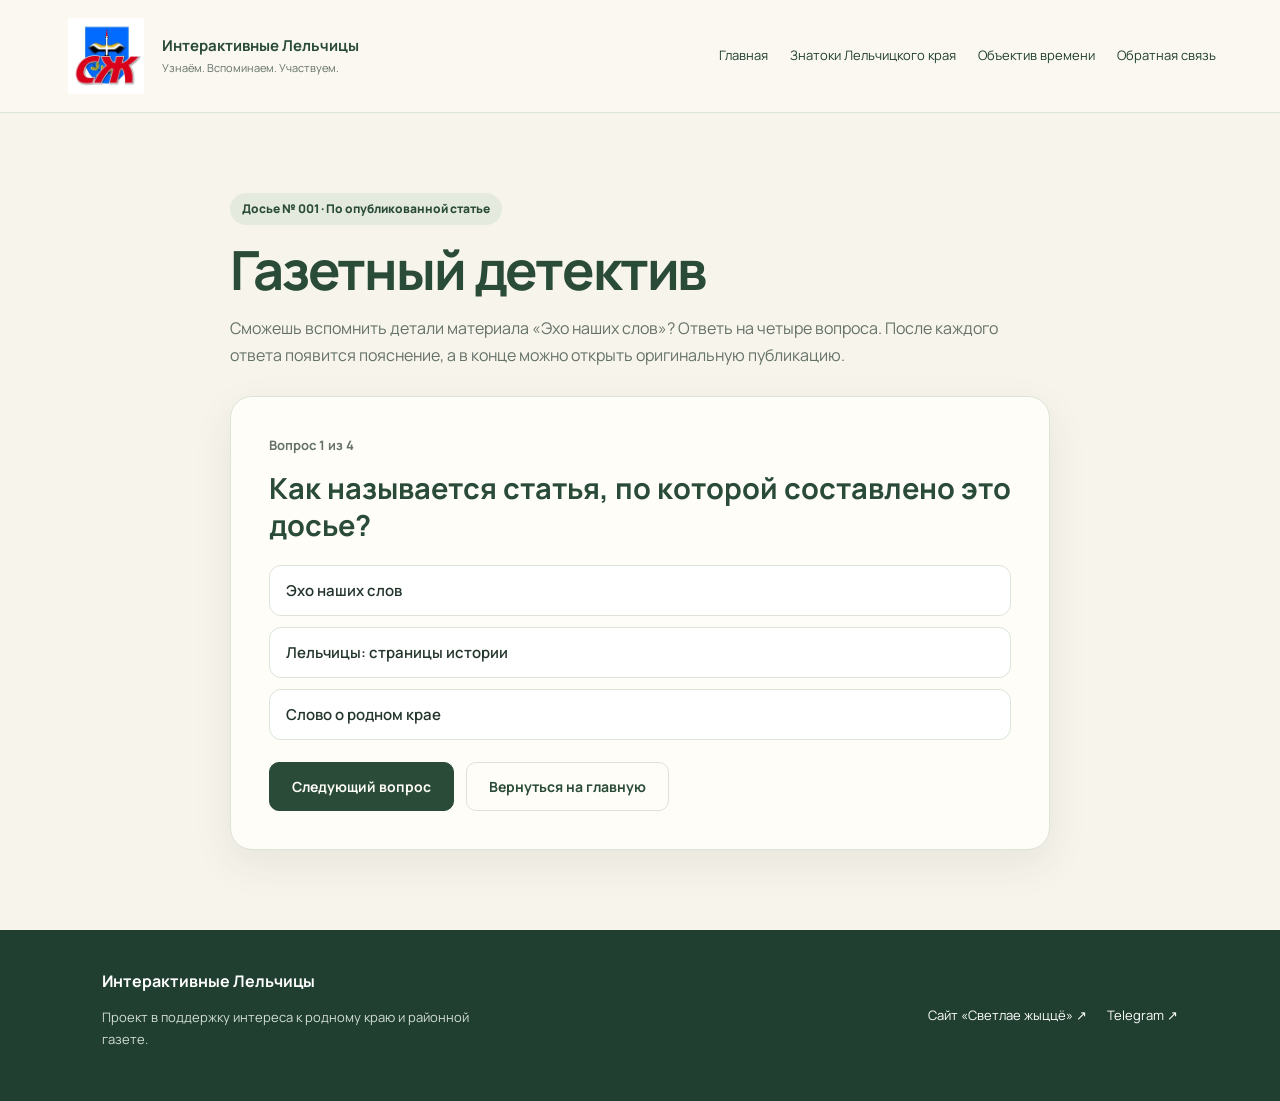
==== detektiv.html @ 966578da "Создать отдельную страницу игры Газетный детектив" ====
<!doctype html>
<html lang="ru">
<head>
  <meta charset="utf-8">
  <meta name="viewport" content="width=device-width, initial-scale=1">
  <meta name="description" content="Газетный детектив — игра на память по публикациям районной газеты «Светлае жыццё».">
  <title>Газетный детектив — Интерактивные Лельчицы</title>
  <link rel="stylesheet" href="styles.css">
  <style>
    .detective-page{min-height:65vh;background:var(--cream);padding:clamp(36px,7vw,80px) 20px}
    .detective-wrap{max-width:820px;margin:auto}
    .detective-top{margin-bottom:28px}
    .detective-top h1{font-size:clamp(34px,5vw,54px);line-height:1.12;letter-spacing:-.04em;margin:0 0 14px}
    .detective-top p{color:var(--muted)}
    .case-label{display:inline-block;background:var(--sage-light);color:var(--dark-green);padding:6px 12px;border-radius:999px;font-size:12px;font-weight:800;margin-bottom:14px}
    .case-card{background:var(--warm-white);border:1px solid var(--line);border-radius:22px;padding:clamp(22px,4vw,38px);box-shadow:var(--shadow)}
    .case-progress{font-size:13px;color:var(--muted);font-weight:700;margin:0 0 14px}
    .case-question{font-size:clamp(22px,3vw,29px);line-height:1.25;margin:0 0 22px}
    .case-options{display:grid;gap:11px}
    .case-option{width:100%;text-align:left;padding:14px 16px;border:1px solid var(--line);border-radius:12px;background:#fff;color:var(--ink);font:600 15px Manrope,Arial,sans-serif;cursor:pointer}
    .case-option:hover:not(:disabled){border-color:var(--sage);background:#f5f7f1}
    .case-option:disabled{cursor:default;opacity:1}
    .case-option.is-correct{border-color:#477b52;background:#edf6eb}
    .case-option.is-wrong{border-color:#c67a6c;background:#fff0ec}
    .case-feedback{margin:18px 0 0;padding:14px 16px;border-radius:12px;background:var(--sage-light);color:var(--dark-green);font-size:14px}
    .case-actions{display:flex;gap:12px;flex-wrap:wrap;margin-top:22px}
    .case-actions .button{border-radius:10px}
    .case-actions .button.secondary{background:transparent;color:var(--dark-green);border-color:var(--line)}
    .case-actions .button.secondary:hover{background:var(--sage-light)}
    .case-finish{text-align:center}
    .case-finish h2{font-size:30px;margin-top:0}
    .case-finish p{color:var(--muted)}
    .article-link{font-weight:800;color:var(--dark-green)}
    @media(max-width:600px){.case-card{padding:20px}.case-actions{display:grid}.case-actions .button{text-align:center}}
  </style>
</head>
<body>
  <header class="site-header">
    <a class="brand" href="index.html" aria-label="Интерактивные Лельчицы — главная">
      <img src="images/logo-szh.webp" alt="Логотип газеты «Светлае жыццё»">
      <span><strong>Интерактивные Лельчицы</strong><small>Узнаём. Вспоминаем. Участвуем.</small></span>
    </a>
    <nav aria-label="Основная навигация">
      <a href="index.html">Главная</a>
      <a href="index.html#quiz">Знатоки Лельчицкого края</a>
      <a href="index.html#then-now">Объектив времени</a>
      <a href="index.html#feedback">Обратная связь</a>
    </nav>
  </header>

  <main class="detective-page">
    <div class="detective-wrap">
      <div class="detective-top">
        <span class="case-label">Досье № 001 · По опубликованной статье</span>
        <h1>Газетный детектив</h1>
        <p>Сможешь вспомнить детали материала «Эхо наших слов»? Ответь на четыре вопроса. После каждого ответа появится пояснение, а в конце можно открыть оригинальную публикацию.</p>
      </div>
      <section class="case-card" id="case-card" aria-live="polite">
        <p class="case-progress" id="case-progress">Вопрос 1 из 4</p>
        <h2 class="case-question" id="case-question">Как называется статья?</h2>
        <div class="case-options" id="case-options"></div>
        <p class="case-feedback" id="case-feedback" hidden></p>
        <div class="case-actions">
          <button class="button" id="next-question" type="button" hidden>Следующий вопрос</button>
          <a class="button secondary" href="index.html">Вернуться на главную</a>
        </div>
      </section>
      <section class="case-card case-finish" id="case-finish" hidden>
        <span class="case-label">Досье закрыто</span>
        <h2>Расследование завершено!</h2>
        <p id="case-score"></p>
        <p>Хочешь проверить себя по первоисточнику? Открой статью и сравни свои ответы с публикацией.</p>
        <p><a class="article-link" href="https://www.lelchitsy.by/2026/10/eho-nashih-slov/" target="_blank" rel="noopener noreferrer">Читать статью «Эхо наших слов» ↗</a></p>
        <div class="case-actions" style="justify-content:center">
          <button class="button" id="restart-case" type="button">Пройти ещё раз</button>
          <a class="button secondary" href="index.html">На главную</a>
        </div>
      </section>
    </div>
  </main>

  <footer class="site-footer">
    <div><strong>Интерактивные Лельчицы</strong><p>Проект в поддержку интереса к родному краю и районной газете.</p></div>
    <div class="footer-links">
      <a href="https://lelchitsy.by/" target="_blank" rel="noopener noreferrer">Сайт «Светлае жыццё» ↗</a>
      <a href="https://t.me/lelchitsy_telegram" target="_blank" rel="noopener noreferrer">Telegram ↗</a>
    </div>
  </footer>

  <script>
    const questions = [
      {
        question: 'Как называется статья, по которой составлено это досье?',
        options: ['Эхо наших слов', 'Лельчицы: страницы истории', 'Слово о родном крае'],
        correct: 0,
        explanation: 'Верно: материал называется «Эхо наших слов».'
      },
      {
        question: 'В какой рубрике опубликован материал?',
        options: ['Объектив времени', 'Речь без скверны', 'Люди нашего района'],
        correct: 1,
        explanation: 'Статья опубликована в рубрике «Речь без скверны».'
      },
      {
        question: 'Кто выступает собеседником в статье?',
        options: ['Учитель русского языка', 'Протоиерей Иоанн Полын', 'Редактор районной газеты'],
        correct: 1,
        explanation: 'В материале о влиянии речи взрослых на детей выступает протоиерей Иоанн Полын.'
      },
      {
        question: 'Какую главную мысль раскрывает материал?',
        options: ['Детям важно больше читать газеты', 'Взрослые должны говорить только официально', 'Дети учатся общению, наблюдая за речью взрослых'],
        correct: 2,
        explanation: 'Главный акцент — на том, что речь и поведение взрослых служат примером для детей.'
      }
    ];
    let current = 0;
    let score = 0;
    let answered = false;
    const progress = document.getElementById('case-progress');
    const questionEl = document.getElementById('case-question');
    const optionsEl = document.getElementById('case-options');
    const feedbackEl = document.getElementById('case-feedback');
    const nextButton = document.getElementById('next-question');
    const card = document.getElementById('case-card');
    const finish = document.getElementById('case-finish');

    function renderQuestion() {
      answered = false;
      const q = questions[current];
      progress.textContent = 'Вопрос ' + (current + 1) + ' из ' + questions.length;
      questionEl.textContent = q.question;
      optionsEl.innerHTML = '';
      feedbackEl.hidden = true;
      feedbackEl.textContent = '';
      nextButton.hidden = true;
      q.options.forEach((option, index) => {
        const button = document.createElement('button');
        button.type = 'button';
        button.className = 'case-option';
        button.textContent = option;
        button.addEventListener('click', () => chooseAnswer(index));
        optionsEl.appendChild(button);
      });
    }

    function chooseAnswer(index) {
      if (answered) return;
      answered = true;
      const q = questions[current];
      const buttons = [...optionsEl.querySelectorAll('button')];
      buttons.forEach((button, i) => {
        button.disabled = true;
        if (i === q.correct) button.classList.add('is-correct');
        else if (i === index) button.classList.add('is-wrong');
      });
      if (index === q.correct) {
        score++;
        feedbackEl.textContent = 'Верно! ' + q.explanation;
      } else {
        feedbackEl.textContent = 'Не совсем. ' + q.explanation;
      }
      feedbackEl.hidden = false;
      nextButton.textContent = current === questions.length - 1 ? 'Посмотреть результат' : 'Следующий вопрос';
      nextButton.hidden = false;
    }

    nextButton.addEventListener('click', () => {
      if (current < questions.length - 1) {
        current++;
        renderQuestion();
      } else {
        card.hidden = true;
        finish.hidden = false;
        document.getElementById('case-score').textContent = 'Твой результат: ' + score + ' из ' + questions.length + '.';
      }
    });
    document.getElementById('restart-case').addEventListener('click', () => {
      current = 0;
      score = 0;
      finish.hidden = true;
      card.hidden = false;
      renderQuestion();
      window.scrollTo({top: 0, behavior: 'smooth'});
    });
    renderQuestion();
  </script>
</body>
</html>
---- styles.css ----
@import url('https://fonts.googleapis.com/css2?family=Manrope:wght@400;500;600;700;800&display=swap');
:root{--green:#315b45;--green-dark:#203f31;--green-soft:#e7eee5;--cream:#faf8f0;--sand:#eee6d5;--red:#c51e32;--blue:#1764cf;--ink:#23352b;--muted:#657269;--white:#fff;--line:#dce4d9;--radius:24px;--shadow:0 14px 40px rgba(36,64,47,.08)}
*{box-sizing:border-box}html{scroll-behavior:smooth;scroll-padding-top:110px}body{margin:0;background:var(--cream);color:var(--ink);font-family:Manrope,Arial,sans-serif;line-height:1.65}a{color:inherit}.site-header{display:flex;align-items:center;justify-content:space-between;gap:28px;padding:18px clamp(20px,5vw,76px);background:rgba(250,248,240,.96);border-bottom:1px solid var(--line);position:sticky;top:0;z-index:10;backdrop-filter:blur(12px)}.brand{display:flex;align-items:center;gap:14px;text-decoration:none;min-width:270px}.brand img{width:84px;height:76px;object-fit:contain}.brand span{display:grid;line-height:1.35}.brand strong{font-size:15px}.brand small{font-size:11px;color:var(--muted);margin-top:5px}.site-header nav{display:flex;gap:22px;flex-wrap:wrap;justify-content:flex-end}.site-header nav a,.footer-links a{font-size:13px;text-decoration:none;color:var(--green-dark)}.site-header nav a:hover,.footer-links a:hover{text-decoration:underline}.hero{padding:clamp(54px,8vw,112px) clamp(20px,8vw,120px);display:grid;grid-template-columns:1.35fr .65fr;gap:50px;align-items:center;background:radial-gradient(ellipse at 90% 12%,#e3eadb 0,transparent 42%),linear-gradient(135deg,#f8f5e9,#f1f2e8)}.eyebrow{text-transform:uppercase;letter-spacing:.13em;font-size:11px;font-weight:800;color:var(--green);margin:0 0 12px}.hero h1{font-size:clamp(40px,6vw,74px);line-height:1.08;letter-spacing:-.055em;margin:0 0 22px}.hero h1 span{color:var(--green)}.hero-copy>p:not(.eyebrow){max-width:660px;color:#536157;font-size:17px}.button{display:inline-flex;justify-content:center;align-items:center;gap:8px;background:var(--green);color:#fff;border:0;border-radius:999px;padding:14px 22px;text-decoration:none;font:700 14px Manrope,Arial,sans-serif;cursor:pointer;transition:transform .15s,background .15s}.button:hover{background:var(--green-dark);transform:translateY(-1px)}.hero .button{margin-top:14px}.hero-note{border:1px solid #d6dfd1;background:rgba(255,255,255,.6);border-radius:32px;padding:34px;max-width:320px;justify-self:center;box-shadow:var(--shadow);transform:rotate(2deg)}.hero-note .leaf{font-size:42px;color:var(--green)}.hero-note p{font-size:21px;font-weight:700;line-height:1.45}.section{padding:clamp(55px,7vw,92px) clamp(20px,8vw,120px)}.section-heading{max-width:740px;margin:0 auto 34px;text-align:center}.section-heading h2,.issue-copy h2{font-size:clamp(30px,4vw,46px);letter-spacing:-.04em;line-height:1.16;margin:0 0 14px}.section-heading>p:last-child{color:var(--muted);margin:0}.quiz-card{max-width:1040px;margin:auto;background:white;border:1px solid var(--line);border-radius:var(--radius);overflow:hidden;display:grid;grid-template-columns:.85fr 1.15fr;box-shadow:var(--shadow)}.quiz-picture{min-height:330px;background:linear-gradient(145deg,#dce8d7,#f1e8d5);display:flex;flex-direction:column;align-items:center;justify-content:center;text-align:center;padding:30px;color:var(--green)}.quiz-picture span{font-size:58px}.quiz-picture p{max-width:240px;font-weight:700}.quiz-content{padding:clamp(24px,4vw,42px)}.quiz-content h3{font-size:24px;margin:0 0 8px}.quiz-content>p:not(.eyebrow){color:var(--muted);font-size:14px}.quiz-options{display:grid;gap:10px;margin:22px 0}.answer{padding:12px 15px;text-align:left;border:1px solid var(--line);border-radius:12px;background:#fff;color:var(--ink);font:600 14px Manrope,Arial,sans-serif;cursor:pointer}.answer:hover{border-color:var(--green)}.answer:focus-visible,.button:focus-visible,a:focus-visible{outline:3px solid #e0a82f;outline-offset:3px}.result{font-size:13px;color:var(--green);min-height:22px}.section-muted{background:#eef1e8}.photo-pair{max-width:1050px;margin:auto;display:grid;grid-template-columns:1fr 1fr;gap:20px}.photo-placeholder{min-height:250px;border-radius:20px;background:linear-gradient(140deg,#d6e2d1,#f1e5d0);display:flex;flex-direction:column;align-items:center;justify-content:center;padding:20px;text-align:center;color:var(--green-dark);border:1px dashed #9db49b}.photo-placeholder span{font-size:23px;font-weight:800}.photo-placeholder small{margin-top:6px;color:var(--muted)}.issue-section{display:grid;grid-template-columns:1fr .8fr;gap:60px;align-items:center;background:#fff}.issue-copy{max-width:620px}.issue-copy>p:not(.eyebrow){color:var(--muted);margin-bottom:25px}.issue-cover{min-height:330px;max-width:350px;width:100%;justify-self:center;background:linear-gradient(155deg,#dfe8dc,#f5edda);border:1px solid #d6dfd1;box-shadow:12px 14px 0 #e6e0d2;border-radius:6px;padding:28px;display:flex;flex-direction:column;align-items:flex-start;justify-content:center;color:var(--green-dark)}.cover-label{font-size:11px;text-transform:uppercase;letter-spacing:.12em;border-bottom:2px solid var(--red);padding-bottom:9px;width:100%}.issue-cover strong{font-size:29px;line-height:1.15;margin:25px 0}.issue-cover small{font-size:12px;color:var(--muted)}.poll-section{background:#f4f1e6}.poll-card{max-width:740px;margin:auto;padding:clamp(22px,4vw,40px);background:#fff;border:1px solid var(--line);border-radius:var(--radius);box-shadow:var(--shadow)}fieldset{border:0;padding:0;margin:0 0 28px}legend,.comment-label{font-size:17px;font-weight:800;margin-bottom:13px;display:block}fieldset label{display:flex;align-items:center;gap:10px;margin:11px 0;color:#4d5b51;font-size:14px}input[type=radio]{accent-color:var(--green);width:17px;height:17px}.comment-label span{font-size:12px;color:var(--muted);font-weight:500}textarea{width:100%;resize:vertical;border:1px solid var(--line);border-radius:12px;padding:13px;font:14px Manrope,Arial,sans-serif;margin:0 0 18px;background:#fff}textarea:focus{outline:2px solid #9ab39a;border-color:transparent}.poll-card .result{margin-bottom:0}.feedback-section{background:var(--cream)}.feedback-grid{max-width:1050px;margin:auto;display:grid;grid-template-columns:repeat(3,1fr);gap:16px}.mini-card{padding:27px;background:#fff;border:1px solid var(--line);border-radius:18px}.mini-card>span{font-size:28px;color:var(--green)}.mini-card h3{font-size:18px;margin:10px 0 7px}.mini-card p{font-size:14px;color:var(--muted);margin:0}.site-footer{background:var(--green-dark);color:#fff;padding:38px clamp(20px,8vw,120px);display:grid;grid-template-columns:1fr 1fr;gap:20px}.site-footer p{font-size:13px;color:#d1ddd2;max-width:400px}.footer-links{display:flex;flex-wrap:wrap;gap:12px 20px;align-content:center;justify-content:flex-end}.footer-links a{color:#fff}.footer-note{grid-column:1/-1;color:#c4d0c5;font-size:11px;border-top:1px solid #496352;padding-top:15px}
@media(max-width:850px){.site-header{align-items:flex-start;flex-direction:column;gap:12px}.site-header nav{justify-content:flex-start;gap:12px 18px}.hero{grid-template-columns:1fr;gap:28px}.hero-note{justify-self:start;max-width:100%;transform:none}.issue-section{grid-template-columns:1fr;gap:35px}.issue-cover{justify-self:start}.site-footer{grid-template-columns:1fr}.footer-links{justify-content:flex-start}.footer-note{grid-column:auto}}
@media(max-width:600px){.brand img{width:68px;height:62px}.brand{min-width:0}.brand strong{font-size:13px}.site-header nav a{font-size:12px}.hero h1{font-size:43px}.hero-copy>p:not(.eyebrow){font-size:15px}.quiz-card{grid-template-columns:1fr}.quiz-picture{min-height:190px}.photo-pair,.feedback-grid{grid-template-columns:1fr}.photo-placeholder{min-height:190px}.section-heading{text-align:left}.section-heading h2,.issue-copy h2{font-size:32px}.issue-cover{min-height:280px}.poll-card{padding:22px 18px}.site-footer{padding-top:30px;padding-bottom:30px}}

/* Фотография первой загадки */
.quiz-picture.quiz-photo{padding:0;display:block;min-height:0;background:#e7eadf;overflow:hidden}
.quiz-picture.quiz-photo img{display:block;width:100%;height:100%;min-height:330px;object-fit:cover;object-position:center}
@media(max-width:600px){.quiz-picture.quiz-photo img{min-height:0;height:auto;max-height:520px;object-fit:contain}}


/* Раздел «Лельчицы: тогда и сейчас» */
.then-now-entry{max-width:1100px;margin:0 auto}
.then-now-entry h3{font-size:clamp(21px,2.4vw,29px);margin:0 0 22px;color:var(--green-dark,#284a3a)}
.photo-pair{display:grid;grid-template-columns:repeat(2,minmax(0,1fr));gap:22px}
.then-now-photo{margin:0;background:#fff;border:1px solid #dce2d6;border-radius:18px;overflow:hidden;box-shadow:0 12px 28px rgba(35,55,38,.06)}
.then-now-photo img{display:block;width:100%;height:auto;aspect-ratio:8/5;object-fit:cover}
.then-now-photo figcaption{display:flex;flex-direction:column;gap:5px;padding:15px 18px}
.then-now-photo figcaption strong{font-size:18px;color:#284a3a}
.then-now-photo figcaption span{font-size:14px;color:#6d796f}
.then-now-caption{max-width:760px;line-height:1.7;margin:22px auto 0;text-align:center;color:#526257}
@media(max-width:600px){.photo-pair{grid-template-columns:1fr}.then-now-photo img{aspect-ratio:8/5}}


/* Спокойное природное оформление */
:root {
  --sage: #879b83;
  --sage-light: #e5eadf;
  --cream: #f7f4eb;
  --dark-green: #294b38;
  --warm-white: #fffdf7;
}

/* Общий фон и цвет текста */
body {
  background-color: var(--cream);
  color: var(--dark-green);
}

/* Спокойные кнопки и ссылки-кнопки */
button,
.button,
a.button {
  background-color: var(--dark-green);
  color: var(--warm-white);
  border: 1px solid var(--dark-green);
  border-radius: 8px;
  box-shadow: none;
  transition: background-color 0.2s ease;
}

/* Цвет кнопки при наведении */
button:hover,
.button:hover,
a.button:hover {
  background-color: var(--sage);
  border-color: var(--sage);
  color: #ffffff;
}

/* Мягкие карточки */
.mini-card,
.poll-card {
  background-color: var(--warm-white);
  border-color: #d8dfd2;
  box-shadow: none;
}

/* Спокойная природная палитра */
:root {
  --sage: #879b83;
  --sage-light: #e5eadf;
  --cream: #f7f4eb;
  --dark-green: #294b38;
  --warm-white: #fffdf7;
}

/* Фон и основной текст */
body {
  background: var(--cream);
  color: var(--dark-green);
}

/* Спокойные кнопки */
button,
.button,
a.button {
  background: var(--dark-green);
  color: var(--warm-white);
  border: 1px solid var(--dark-green);
  border-radius: 8px;
  box-shadow: none;
  transition: background-color 0.2s ease;
}

/* Кнопка при наведении */
button:hover,
.button:hover,
a.button:hover {
  background: var(--sage);
  border-color: var(--sage);
  color: #fff;
}

/* Карточки */
.mini-card,
.poll-card {
  background: var(--warm-white);
  border-color: #d8dfd2;
  box-shadow: none;
}
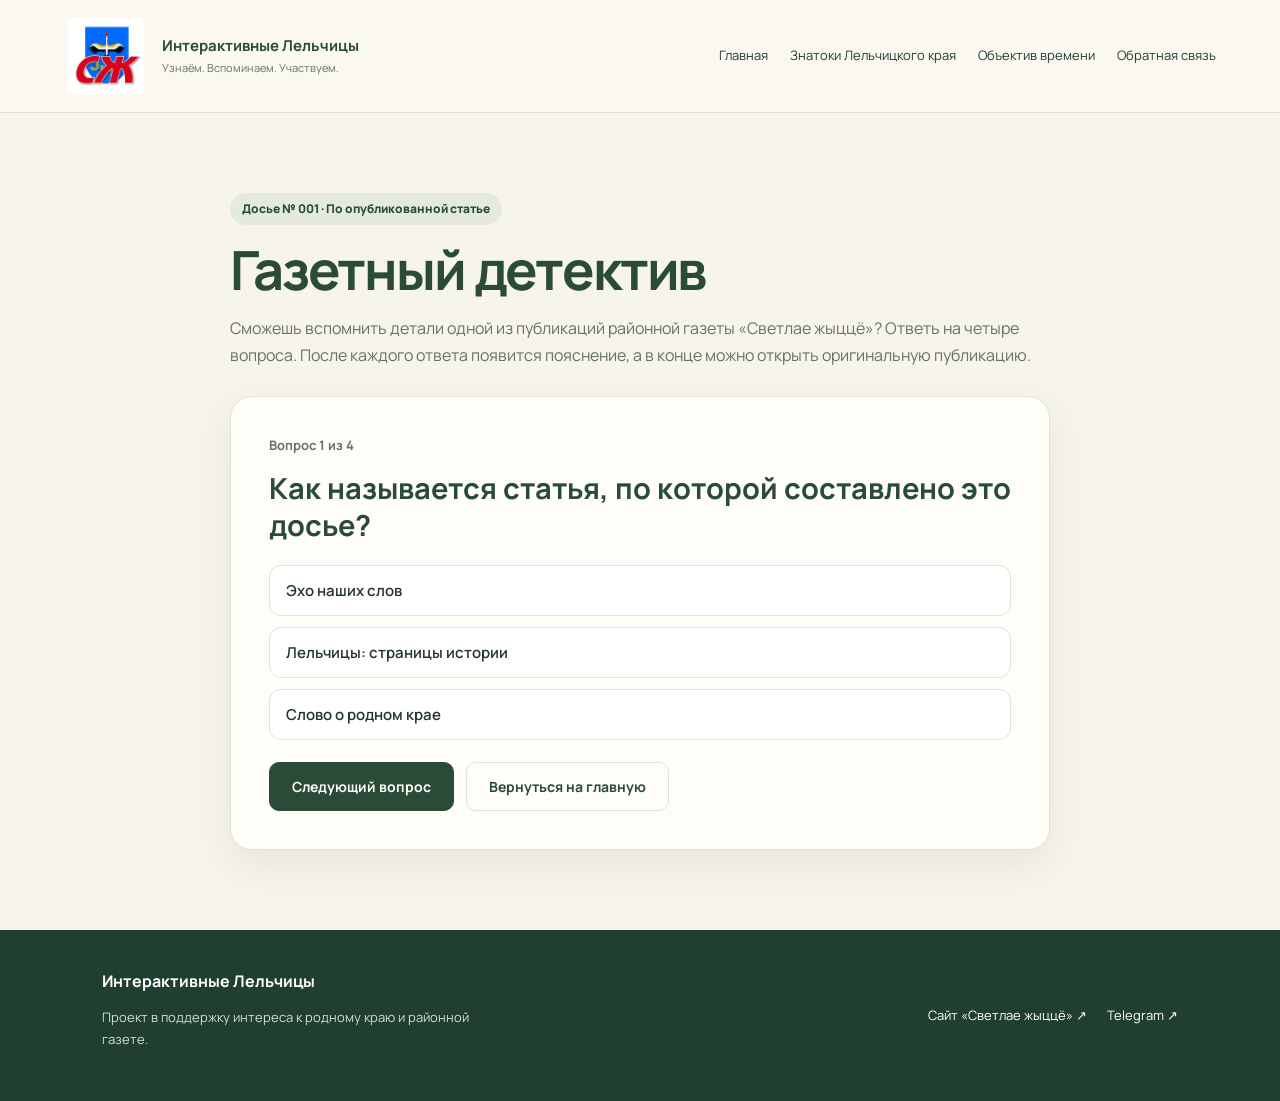
==== commit 3c5f56da: "Уточнить предисловие Газетного детектива" ====
--- a/detektiv.html
+++ b/detektiv.html
@@ -53,7 +53,7 @@
       <div class="detective-top">
         <span class="case-label">Досье № 001 · По опубликованной статье</span>
         <h1>Газетный детектив</h1>
-        <p>Сможешь вспомнить детали материала «Эхо наших слов»? Ответь на четыре вопроса. После каждого ответа появится пояснение, а в конце можно открыть оригинальную публикацию.</p>
+        <p>Сможешь вспомнить детали одной из публикаций районной газеты «Светлае жыццё»? Ответь на четыре вопроса. После каждого ответа появится пояснение, а в конце можно открыть оригинальную публикацию.</p>
       </div>
       <section class="case-card" id="case-card" aria-live="polite">
         <p class="case-progress" id="case-progress">Вопрос 1 из 4</p>
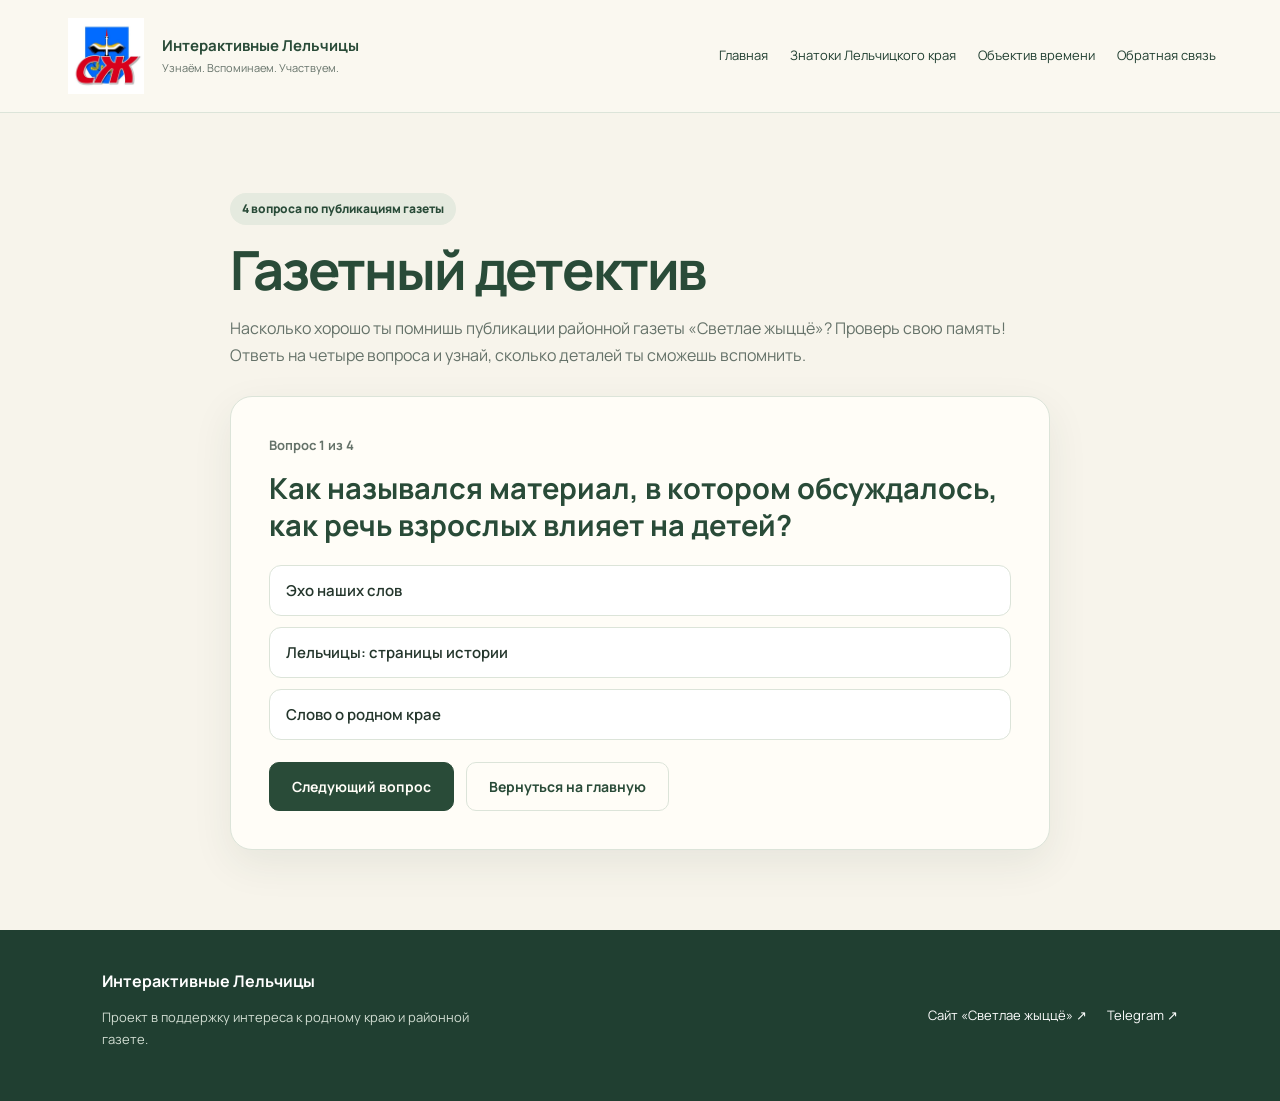
==== commit e8c2eb5f: "Сделать начало Газетного детектива понятнее" ====
--- a/detektiv.html
+++ b/detektiv.html
@@ -51,9 +51,9 @@
   <main class="detective-page">
     <div class="detective-wrap">
       <div class="detective-top">
-        <span class="case-label">Досье № 001 · По опубликованной статье</span>
+        <span class="case-label">4 вопроса по публикациям газеты</span>
         <h1>Газетный детектив</h1>
-        <p>Сможешь вспомнить детали одной из публикаций районной газеты «Светлае жыццё»? Ответь на четыре вопроса. После каждого ответа появится пояснение, а в конце можно открыть оригинальную публикацию.</p>
+        <p>Насколько хорошо ты помнишь публикации районной газеты «Светлае жыццё»? Проверь свою память! Ответь на четыре вопроса и узнай, сколько деталей ты сможешь вспомнить.</p>
       </div>
       <section class="case-card" id="case-card" aria-live="polite">
         <p class="case-progress" id="case-progress">Вопрос 1 из 4</p>
@@ -90,7 +90,7 @@
   <script>
     const questions = [
       {
-        question: 'Как называется статья, по которой составлено это досье?',
+        question: 'Как назывался материал, в котором обсуждалось, как речь взрослых влияет на детей?',
         options: ['Эхо наших слов', 'Лельчицы: страницы истории', 'Слово о родном крае'],
         correct: 0,
         explanation: 'Верно: материал называется «Эхо наших слов».'
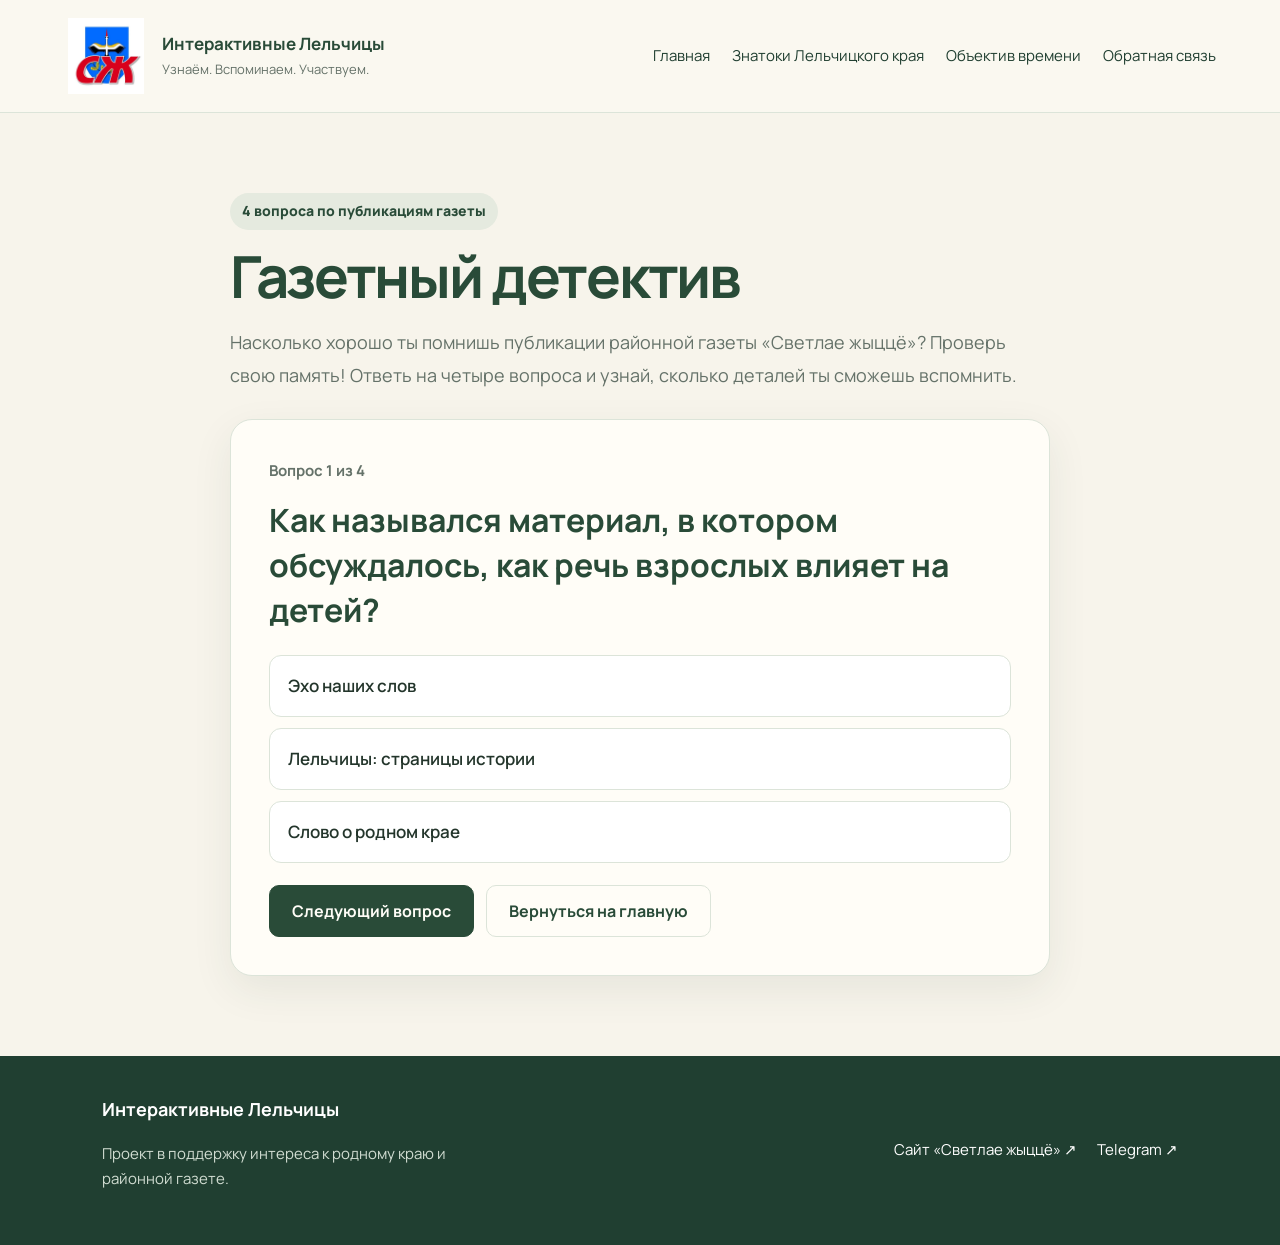
==== commit 792fe4aa: "Увеличить шрифт в Газетном детективе" ====
--- a/detektiv.html
+++ b/detektiv.html
@@ -32,6 +32,22 @@
     .case-finish p{color:var(--muted)}
     .article-link{font-weight:800;color:var(--dark-green)}
     @media(max-width:600px){.case-card{padding:20px}.case-actions{display:grid}.case-actions .button{text-align:center}}
+    /* Увеличенный шрифт для удобного чтения */
+    .detective-top p{font-size:18px;line-height:1.8}
+    .detective-top h1{font-size:clamp(38px,5.5vw,58px)}
+    .case-progress{font-size:15px}
+    .case-question{font-size:clamp(25px,3.3vw,32px);line-height:1.4}
+    .case-option{font-size:17px;line-height:1.65;padding:16px 18px}
+    .case-feedback{font-size:16px;line-height:1.75}
+    .case-actions .button{font-size:16px}
+    .case-finish p{font-size:17px;line-height:1.75}
+    .case-label{font-size:14px}
+    @media(max-width:600px){
+      .detective-top p{font-size:17px}
+      .case-question{font-size:25px}
+      .case-option{font-size:16px;padding:14px 15px}
+      .case-feedback,.case-finish p{font-size:16px}
+    }
   </style>
 </head>
 <body>
--- a/styles.css
+++ b/styles.css
@@ -111,3 +111,35 @@
   box-shadow: none;
 }
 
+/* Повышенная читаемость: немного увеличенный текст по всему сайту */
+body{font-size:18px;line-height:1.75}
+.site-header nav a,.footer-links a{font-size:15px}
+.brand strong{font-size:17px}
+.brand small{font-size:13px}
+.hero-copy>p:not(.eyebrow){font-size:19px;line-height:1.75}
+.eyebrow{font-size:13px}
+.section-heading>p:last-child{font-size:17px;line-height:1.75}
+.quiz-content h3{font-size:27px;line-height:1.35}
+.quiz-content>p:not(.eyebrow){font-size:17px;line-height:1.7}
+.answer{font-size:16px;line-height:1.6;padding:14px 16px}
+.result{font-size:15px;line-height:1.7}
+.then-now-photo figcaption strong{font-size:20px}
+.then-now-photo figcaption span{font-size:16px;line-height:1.6}
+.then-now-caption{font-size:17px}
+.mini-card h3{font-size:21px}
+.mini-card p{font-size:16px;line-height:1.75}
+.poll-form label{font-size:17px;line-height:1.7}
+.poll-form h3,.poll-form legend{font-size:21px;line-height:1.4}
+.poll-message{font-size:15px;line-height:1.6}
+.site-footer p{font-size:15px;line-height:1.7}
+.footer-note{font-size:13px;line-height:1.6}
+@media(max-width:600px){
+  body{font-size:17px}
+  .site-header nav a,.footer-links a{font-size:14px}
+  .hero-copy>p:not(.eyebrow){font-size:17px}
+  .section-heading>p:last-child{font-size:16px}
+  .quiz-content h3{font-size:24px}
+  .quiz-content>p:not(.eyebrow),.mini-card p{font-size:16px}
+  .answer{font-size:16px}
+  .then-now-photo figcaption span,.then-now-caption{font-size:15px}
+}
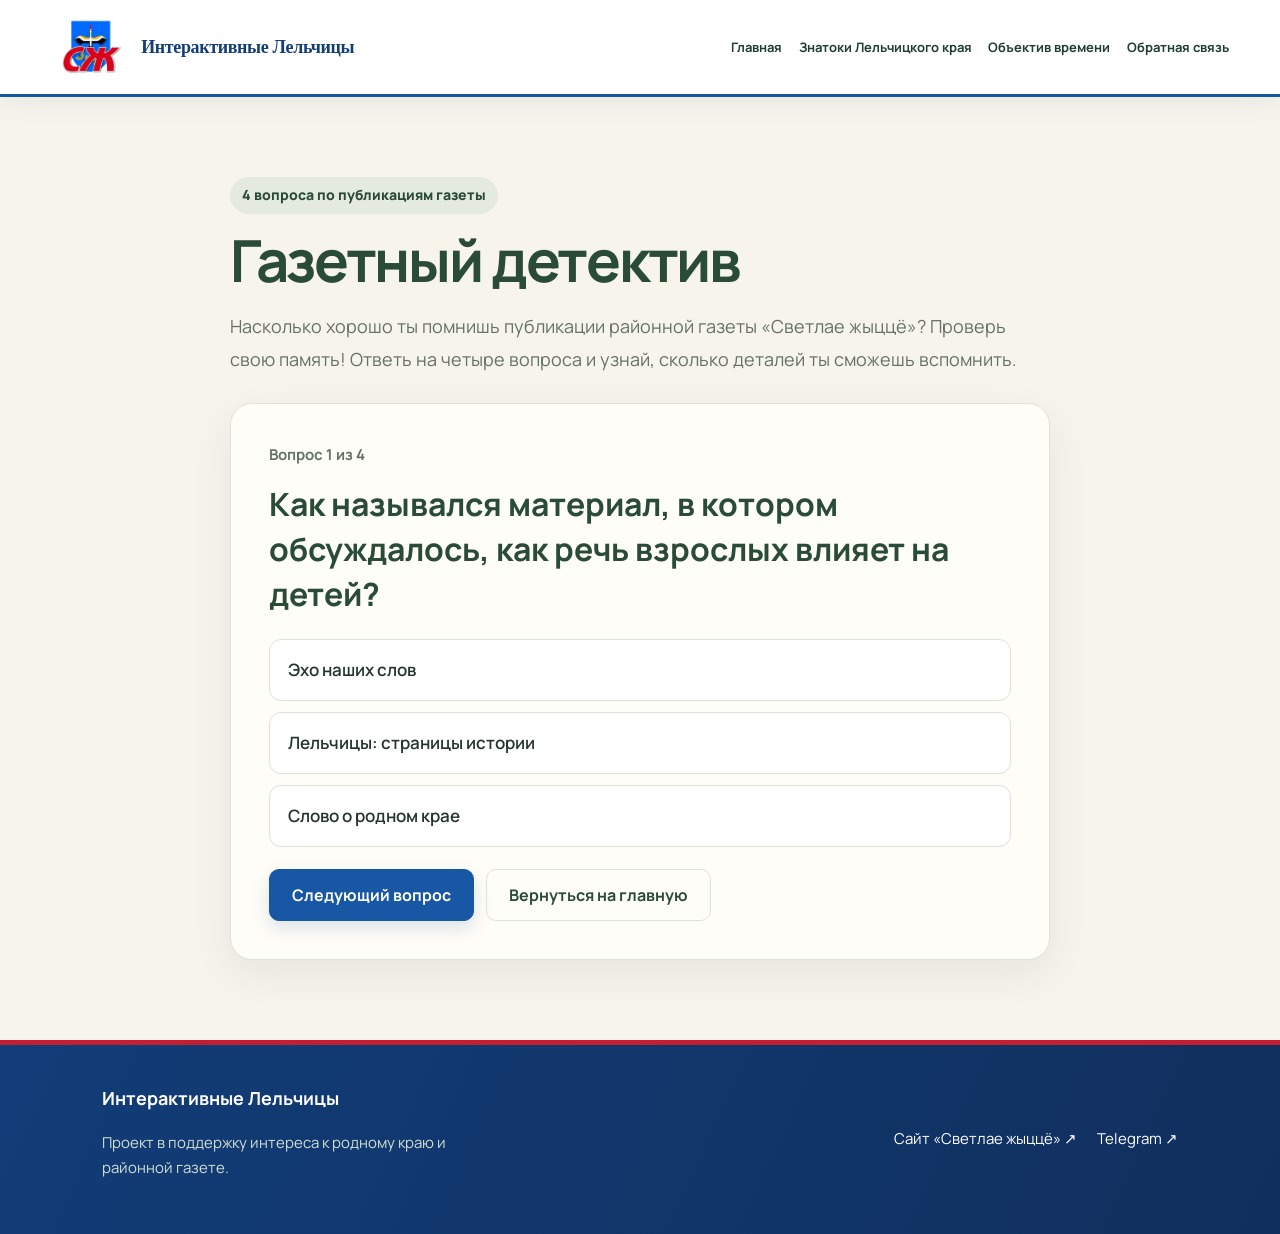
==== commit 2f556c3c: "Add cookie consent UI to newspaper detective" ====
--- a/detektiv.html
+++ b/detektiv.html
@@ -201,5 +201,6 @@
     });
     renderQuestion();
   </script>
+  <script src="cookie-consent.js"></script>
 </body>
 </html>
--- a/styles.css
+++ b/styles.css
@@ -1,5 +1,5 @@
 @import url('https://fonts.googleapis.com/css2?family=Manrope:wght@400;500;600;700;800&display=swap');
-:root{--green:#315b45;--green-dark:#203f31;--green-soft:#e7eee5;--cream:#faf8f0;--sand:#eee6d5;--red:#c51e32;--blue:#1764cf;--ink:#23352b;--muted:#657269;--white:#fff;--line:#dce4d9;--radius:24px;--shadow:0 14px 40px rgba(36,64,47,.08)}
+:root{--green:#315b45;--green-dark:#203f31;--green-soft:#e7eee5;--cream:#ffffff;--sand:#eee6d5;--red:#c51e32;--blue:#1764cf;--ink:#23352b;--muted:#657269;--white:#fff;--line:#dce4d9;--radius:24px;--shadow:0 14px 40px rgba(36,64,47,.08)}
 *{box-sizing:border-box}html{scroll-behavior:smooth;scroll-padding-top:110px}body{margin:0;background:var(--cream);color:var(--ink);font-family:Manrope,Arial,sans-serif;line-height:1.65}a{color:inherit}.site-header{display:flex;align-items:center;justify-content:space-between;gap:28px;padding:18px clamp(20px,5vw,76px);background:rgba(250,248,240,.96);border-bottom:1px solid var(--line);position:sticky;top:0;z-index:10;backdrop-filter:blur(12px)}.brand{display:flex;align-items:center;gap:14px;text-decoration:none;min-width:270px}.brand img{width:84px;height:76px;object-fit:contain}.brand span{display:grid;line-height:1.35}.brand strong{font-size:15px}.brand small{font-size:11px;color:var(--muted);margin-top:5px}.site-header nav{display:flex;gap:22px;flex-wrap:wrap;justify-content:flex-end}.site-header nav a,.footer-links a{font-size:13px;text-decoration:none;color:var(--green-dark)}.site-header nav a:hover,.footer-links a:hover{text-decoration:underline}.hero{padding:clamp(54px,8vw,112px) clamp(20px,8vw,120px);display:grid;grid-template-columns:1.35fr .65fr;gap:50px;align-items:center;background:radial-gradient(ellipse at 90% 12%,#e3eadb 0,transparent 42%),linear-gradient(135deg,#f8f5e9,#f1f2e8)}.eyebrow{text-transform:uppercase;letter-spacing:.13em;font-size:11px;font-weight:800;color:var(--green);margin:0 0 12px}.hero h1{font-size:clamp(40px,6vw,74px);line-height:1.08;letter-spacing:-.055em;margin:0 0 22px}.hero h1 span{color:var(--green)}.hero-copy>p:not(.eyebrow){max-width:660px;color:#536157;font-size:17px}.button{display:inline-flex;justify-content:center;align-items:center;gap:8px;background:var(--green);color:#fff;border:0;border-radius:999px;padding:14px 22px;text-decoration:none;font:700 14px Manrope,Arial,sans-serif;cursor:pointer;transition:transform .15s,background .15s}.button:hover{background:var(--green-dark);transform:translateY(-1px)}.hero .button{margin-top:14px}.hero-note{border:1px solid #d6dfd1;background:rgba(255,255,255,.6);border-radius:32px;padding:34px;max-width:320px;justify-self:center;box-shadow:var(--shadow);transform:rotate(2deg)}.hero-note .leaf{font-size:42px;color:var(--green)}.hero-note p{font-size:21px;font-weight:700;line-height:1.45}.section{padding:clamp(55px,7vw,92px) clamp(20px,8vw,120px)}.section-heading{max-width:740px;margin:0 auto 34px;text-align:center}.section-heading h2,.issue-copy h2{font-size:clamp(30px,4vw,46px);letter-spacing:-.04em;line-height:1.16;margin:0 0 14px}.section-heading>p:last-child{color:var(--muted);margin:0}.quiz-card{max-width:1040px;margin:auto;background:white;border:1px solid var(--line);border-radius:var(--radius);overflow:hidden;display:grid;grid-template-columns:.85fr 1.15fr;box-shadow:var(--shadow)}.quiz-picture{min-height:330px;background:linear-gradient(145deg,#dce8d7,#f1e8d5);display:flex;flex-direction:column;align-items:center;justify-content:center;text-align:center;padding:30px;color:var(--green)}.quiz-picture span{font-size:58px}.quiz-picture p{max-width:240px;font-weight:700}.quiz-content{padding:clamp(24px,4vw,42px)}.quiz-content h3{font-size:24px;margin:0 0 8px}.quiz-content>p:not(.eyebrow){color:var(--muted);font-size:14px}.quiz-options{display:grid;gap:10px;margin:22px 0}.answer{padding:12px 15px;text-align:left;border:1px solid var(--line);border-radius:12px;background:#fff;color:var(--ink);font:600 14px Manrope,Arial,sans-serif;cursor:pointer}.answer:hover{border-color:var(--green)}.answer:focus-visible,.button:focus-visible,a:focus-visible{outline:3px solid #e0a82f;outline-offset:3px}.result{font-size:13px;color:var(--green);min-height:22px}.section-muted{background:#eef1e8}.photo-pair{max-width:1050px;margin:auto;display:grid;grid-template-columns:1fr 1fr;gap:20px}.photo-placeholder{min-height:250px;border-radius:20px;background:linear-gradient(140deg,#d6e2d1,#f1e5d0);display:flex;flex-direction:column;align-items:center;justify-content:center;padding:20px;text-align:center;color:var(--green-dark);border:1px dashed #9db49b}.photo-placeholder span{font-size:23px;font-weight:800}.photo-placeholder small{margin-top:6px;color:var(--muted)}.issue-section{display:grid;grid-template-columns:1fr .8fr;gap:60px;align-items:center;background:#fff}.issue-copy{max-width:620px}.issue-copy>p:not(.eyebrow){color:var(--muted);margin-bottom:25px}.issue-cover{min-height:330px;max-width:350px;width:100%;justify-self:center;background:linear-gradient(155deg,#dfe8dc,#f5edda);border:1px solid #d6dfd1;box-shadow:12px 14px 0 #e6e0d2;border-radius:6px;padding:28px;display:flex;flex-direction:column;align-items:flex-start;justify-content:center;color:var(--green-dark)}.cover-label{font-size:11px;text-transform:uppercase;letter-spacing:.12em;border-bottom:2px solid var(--red);padding-bottom:9px;width:100%}.issue-cover strong{font-size:29px;line-height:1.15;margin:25px 0}.issue-cover small{font-size:12px;color:var(--muted)}.poll-section{background:#f4f1e6}.poll-card{max-width:740px;margin:auto;padding:clamp(22px,4vw,40px);background:#fff;border:1px solid var(--line);border-radius:var(--radius);box-shadow:var(--shadow)}fieldset{border:0;padding:0;margin:0 0 28px}legend,.comment-label{font-size:17px;font-weight:800;margin-bottom:13px;display:block}fieldset label{display:flex;align-items:center;gap:10px;margin:11px 0;color:#4d5b51;font-size:14px}input[type=radio]{accent-color:var(--green);width:17px;height:17px}.comment-label span{font-size:12px;color:var(--muted);font-weight:500}textarea{width:100%;resize:vertical;border:1px solid var(--line);border-radius:12px;padding:13px;font:14px Manrope,Arial,sans-serif;margin:0 0 18px;background:#fff}textarea:focus{outline:2px solid #9ab39a;border-color:transparent}.poll-card .result{margin-bottom:0}.feedback-section{background:var(--cream)}.feedback-grid{max-width:1050px;margin:auto;display:grid;grid-template-columns:repeat(3,1fr);gap:16px}.mini-card{padding:27px;background:#fff;border:1px solid var(--line);border-radius:18px}.mini-card>span{font-size:28px;color:var(--green)}.mini-card h3{font-size:18px;margin:10px 0 7px}.mini-card p{font-size:14px;color:var(--muted);margin:0}.site-footer{background:var(--green-dark);color:#fff;padding:38px clamp(20px,8vw,120px);display:grid;grid-template-columns:1fr 1fr;gap:20px}.site-footer p{font-size:13px;color:#d1ddd2;max-width:400px}.footer-links{display:flex;flex-wrap:wrap;gap:12px 20px;align-content:center;justify-content:flex-end}.footer-links a{color:#fff}.footer-note{grid-column:1/-1;color:#c4d0c5;font-size:11px;border-top:1px solid #496352;padding-top:15px}
 @media(max-width:850px){.site-header{align-items:flex-start;flex-direction:column;gap:12px}.site-header nav{justify-content:flex-start;gap:12px 18px}.hero{grid-template-columns:1fr;gap:28px}.hero-note{justify-self:start;max-width:100%;transform:none}.issue-section{grid-template-columns:1fr;gap:35px}.issue-cover{justify-self:start}.site-footer{grid-template-columns:1fr}.footer-links{justify-content:flex-start}.footer-note{grid-column:auto}}
 @media(max-width:600px){.brand img{width:68px;height:62px}.brand{min-width:0}.brand strong{font-size:13px}.site-header nav a{font-size:12px}.hero h1{font-size:43px}.hero-copy>p:not(.eyebrow){font-size:15px}.quiz-card{grid-template-columns:1fr}.quiz-picture{min-height:190px}.photo-pair,.feedback-grid{grid-template-columns:1fr}.photo-placeholder{min-height:190px}.section-heading{text-align:left}.section-heading h2,.issue-copy h2{font-size:32px}.issue-cover{min-height:280px}.poll-card{padding:22px 18px}.site-footer{padding-top:30px;padding-bottom:30px}}
@@ -143,3 +143,460 @@
   .answer{font-size:16px}
   .then-now-photo figcaption span,.then-now-caption{font-size:15px}
 }
+
+/* Фотографии памятника: подгоняем обе фотографии, не обрезая изображение */
+#then-now img[src="images/lenin-togda.jpg"],
+#then-now img[src="images/lenin-seychas.jpg"]{
+  display:block;
+  width:100%;
+  height:clamp(240px, 35vw, 450px);
+  aspect-ratio:8/5;
+  object-fit:contain;
+  background:#f7f4eb;
+}
+@media(max-width:600px){
+  #then-now img[src="images/lenin-togda.jpg"],
+  #then-now img[src="images/lenin-seychas.jpg"]{
+    height:260px;
+  }
+}
+
+/* Более яркий первый экран и фотография Лельчиц */
+.hero{
+  background:
+    linear-gradient(115deg,rgba(250,248,240,.97) 0%,rgba(242,245,232,.91) 48%,rgba(224,235,215,.76) 100%),
+    radial-gradient(ellipse at 90% 12%,#e3eadb 0,transparent 42%);
+}
+.hero-note{
+  width:min(100%,360px);
+  max-width:360px;
+  padding:14px 14px 22px;
+  border:1px solid rgba(255,255,255,.9);
+  background:linear-gradient(145deg,#fffdf6,#e5eddd);
+  border-radius:28px;
+  transform:rotate(1deg);
+  overflow:hidden;
+}
+.hero-note .hero-city-photo{
+  display:block;
+  width:100%;
+  height:clamp(210px,25vw,300px);
+  object-fit:cover;
+  object-position:center;
+  border-radius:19px;
+  box-shadow:0 8px 22px rgba(35,55,38,.15);
+}
+.hero-note .leaf{display:block;margin:13px 8px 0;font-size:30px}
+.hero-note p{margin:6px 8px 0;font-size:19px;line-height:1.45}
+.hero h1 span{text-shadow:0 2px 0 rgba(255,255,255,.45)}
+.hero .button{box-shadow:0 7px 18px rgba(39,78,54,.2)}
+@media(max-width:600px){
+  .hero-note{width:100%;max-width:390px;padding:12px 12px 18px;transform:none}
+  .hero-note .hero-city-photo{height:240px}
+  .hero-note p{font-size:18px}
+}
+
+
+/* Выразительные карточки и блоки: заметные, но в природной палитре */
+.quiz-card,.poll-card,.mini-card,.then-now-entry,.detective-promo{
+  border:1px solid #d7e1d1;
+  border-radius:24px;
+  box-shadow:0 12px 30px rgba(37,68,46,.11),0 2px 7px rgba(37,68,46,.05);
+  transition:transform .2s ease,box-shadow .2s ease,border-color .2s ease;
+}
+.quiz-card,.poll-card,.mini-card,.then-now-entry{overflow:hidden}
+.quiz-card:hover,.mini-card:hover,.then-now-entry:hover,.detective-promo:hover{
+  transform:translateY(-4px);
+  box-shadow:0 18px 38px rgba(37,68,46,.16);
+  border-color:#a8c19f;
+}
+.quiz-card{background:linear-gradient(145deg,#fff 0%,#fbfcf7 100%)}
+.quiz-content{background:linear-gradient(145deg,#fff 0%,#f8faf4 100%)}
+.quiz-picture{background:linear-gradient(145deg,#dcebd5,#f7e8c8)}
+.answer{
+  border:1px solid #d3dfce;
+  border-left:4px solid #7e9d70;
+  background:#fbfcf7;
+  border-radius:14px;
+  box-shadow:0 3px 8px rgba(37,68,46,.04);
+  transition:background .18s ease,border-color .18s ease,transform .18s ease;
+}
+.answer:hover{
+  background:#eef5e9;
+  border-color:#789b6d;
+  transform:translateX(3px);
+}
+.then-now-entry{
+  max-width:1050px;
+  margin:28px auto 34px;
+  padding:clamp(18px,3vw,30px);
+  background:linear-gradient(145deg,#fffdf7,#f1f5eb);
+}
+.then-now-entry h3{
+  display:inline-block;
+  margin:0 0 20px;
+  padding:10px 16px;
+  border-radius:12px;
+  background:#e1ecd9;
+  color:#284a3a;
+  border-left:5px solid #c99b3b;
+  font-size:clamp(21px,2.4vw,27px);
+}
+.then-now-caption{
+  margin:18px 0 0;
+  padding:15px 18px;
+  background:#f4edda;
+  border-radius:14px;
+  border-left:4px solid #c99b3b;
+}
+.mini-card{
+  background:linear-gradient(145deg,#fff 0%,#f5f8ef 100%);
+  border-top:4px solid #789b6d;
+}
+.detective-promo{
+  max-width:1050px;
+  margin:0 auto;
+  background:linear-gradient(115deg,#fffdf5,#eaf2e3);
+  border-top:5px solid #c99b3b;
+}
+.poll-card{border-top:5px solid #789b6d}
+.section-heading h2{color:#284a3a}
+.section-heading .eyebrow{display:inline-block;padding:6px 12px;border-radius:999px;background:#e4eddc;color:#315b40}
+.button{box-shadow:0 7px 18px rgba(39,78,54,.18)}
+@media(prefers-reduced-motion:reduce){
+  .quiz-card,.mini-card,.then-now-entry,.detective-promo,.answer{transition:none}
+  .quiz-card:hover,.mini-card:hover,.then-now-entry:hover,.detective-promo:hover,.answer:hover{transform:none}
+}
+
+.newspaper-slogan{
+  display:block;
+  margin-top:5px;
+  color:#9a752b;
+  font-size:12px;
+  font-weight:800;
+  line-height:1.35;
+}
+@media(max-width:600px){
+  .newspaper-slogan{font-size:11px}
+}
+
+
+/* Игра «Найди 5 отличий» */
+.difference-game{max-width:1100px;margin:0 auto;padding:clamp(16px,3vw,28px);border:1px solid #d7e1d1;border-radius:24px;background:linear-gradient(145deg,#fffdf7,#edf3e7);box-shadow:0 12px 30px rgba(37,68,46,.1)}
+.difference-topline{display:flex;align-items:center;justify-content:space-between;gap:12px;flex-wrap:wrap;margin-bottom:18px}
+.difference-topline strong{color:#a47620;font-size:1.25em}
+.difference-reset{padding:10px 15px;font-size:15px}
+.difference-pictures{display:grid;grid-template-columns:repeat(2,minmax(0,1fr));gap:18px}
+.difference-picture{margin:0;min-width:0;padding:10px;border-radius:18px;background:#fff;box-shadow:0 5px 16px rgba(37,68,46,.09)}
+.difference-picture figcaption{font-weight:800;text-align:center;margin:2px 0 10px;color:#315b40}
+.difference-picture>img{display:block;width:100%;height:clamp(190px,28vw,360px);object-fit:contain;background:#f4f1e8;border-radius:12px}.difference-image-wrap>img{display:block;width:100%;height:auto;object-fit:initial;background:#f4f1e8;border-radius:12px}
+.difference-image-wrap{position:relative}
+.difference-target{position:absolute;z-index:2;display:block;width:clamp(38px,5vw,54px);height:clamp(38px,5vw,54px);padding:0;border:0;border-radius:50%;background:transparent;color:transparent;font-size:0;line-height:1;box-shadow:none;transform:translate(-50%,-50%);cursor:pointer}
+.difference-target:hover{background:rgba(255,255,255,.08);color:transparent;transform:translate(-50%,-50%)}
+.difference-target.found{background:rgba(77,128,87,.6);color:transparent;border:2px solid #e6f3df;cursor:default;box-shadow:0 0 0 4px #4d805733}
+.target-sun{left:12%;top:12%}.target-bird{left:24%;top:48%}.target-flower{left:61%;top:47%}.target-star{left:17%;top:75%}.target-leaf{left:80%;top:74%}
+.difference-message{margin:18px 0 0;padding:13px 16px;border-radius:13px;background:#e4eddc;font-weight:700}
+.difference-note{font-size:14px;line-height:1.6;color:#596b5b;margin:12px 0 0}
+@media(max-width:650px){.difference-pictures{grid-template-columns:1fr}.difference-picture>img{height:230px}.difference-image-wrap>img{height:auto}.difference-topline{align-items:flex-start}.difference-reset{font-size:14px}}
+
+
+/* Новый редакционный стиль главной страницы */
+.site-header{gap:22px;padding:13px clamp(16px,4vw,58px);background:rgba(250,248,240,.94);box-shadow:0 5px 24px rgba(35,53,43,.06)}
+.brand{gap:12px;min-width:245px}
+.brand img{width:78px;height:66px;object-fit:contain}
+.brand strong{font-size:16px;letter-spacing:-.02em;color:#244332}
+.site-header nav{gap:9px 16px;align-items:center}
+.site-header nav a{font-size:12px;font-weight:700;padding:7px 0}
+.site-header nav .nav-newspaper{padding:10px 14px;border-radius:999px;background:#315b45;color:#fff;text-decoration:none;box-shadow:0 4px 12px #315b4522}
+.site-header nav .nav-newspaper:hover{background:#203f31;text-decoration:none}
+.hero{position:relative;isolation:isolate;overflow:hidden;grid-template-columns:minmax(0,1.05fr) minmax(280px,.85fr);gap:clamp(30px,5vw,76px);padding:clamp(48px,7vw,88px) clamp(20px,7vw,100px);background:linear-gradient(110deg,rgba(250,248,240,.97),rgba(244,242,227,.93)),url('https://kamengrad.by/wp-content/uploads/2019/12/kupit-pamjatnik-v-lelchicah-optimized.jpg') center/cover}
+.hero:before{content:"";position:absolute;inset:0;z-index:-1;opacity:.08;background-image:repeating-linear-gradient(0deg,transparent 0 5px,#315b45 5px 6px),repeating-linear-gradient(90deg,transparent 0 7px,#315b45 7px 8px);mask-image:linear-gradient(90deg,transparent 45%,#000 100%)}
+.hero-copy{max-width:680px}
+.hero .eyebrow{color:#9a752b;letter-spacing:.12em}
+.hero h1{color:#203f31;font-size:clamp(42px,6vw,76px)}
+.hero h1 span{color:#47734e}
+.hero-copy>p:not(.eyebrow){color:#46584a;font-size:clamp(16px,1.5vw,19px);max-width:600px}
+.hero-actions{display:flex;flex-wrap:wrap;gap:12px;margin-top:22px}
+.hero .button{margin-top:0}
+.button-light{background:rgba(255,255,255,.72);border:1px solid #b9c9b0;color:#315b45}
+.button-light:hover{background:#fff;color:#203f31}
+.hero-signature{font-size:13px!important;font-weight:800;letter-spacing:.04em;color:#9a752b!important;margin-top:22px}
+.hero-visual{position:relative;max-width:470px;width:100%;justify-self:center;padding:10px 10px 58px;background:#fff;border:1px solid #d8dfd1;border-radius:22px;box-shadow:0 22px 54px rgba(30,57,38,.19);transform:rotate(1.2deg)}
+.hero-visual:before{content:"";position:absolute;inset:0;border-radius:22px;background:linear-gradient(135deg,#ffffffaa,transparent 50%);pointer-events:none;z-index:1}
+.hero-visual .hero-city-photo{display:block;width:100%;height:clamp(250px,32vw,390px);object-fit:cover;border-radius:14px}
+.hero-photo-label{position:absolute;left:25px;bottom:67px;display:grid;gap:2px;padding:9px 13px;border-radius:10px;background:#203f31e8;color:#fff}
+.hero-photo-label span{font-size:10px;text-transform:uppercase;letter-spacing:.13em;color:#e8ce8a}
+.hero-photo-label strong{font-size:16px}
+.hero-newspaper-note{position:absolute;bottom:12px;left:18px;right:18px;display:flex;align-items:center;gap:11px;color:#284a3a}
+.newspaper-mark{display:grid;place-items:center;width:39px;height:39px;border-radius:10px;background:#c71f32;color:#fff;font-weight:900;font-size:19px;box-shadow:3px 3px 0 #e8cf8a}
+.hero-newspaper-note>span:last-child{display:grid;line-height:1.3}
+.hero-newspaper-note strong{font-size:13px}
+.hero-newspaper-note small{font-size:11px;color:#6a7668;margin-top:3px}
+.quick-games{position:relative;z-index:2;display:grid;grid-template-columns:1.05fr 1fr 1fr 1fr;gap:12px;align-items:stretch;max-width:1280px;margin:-24px auto 0;padding:0 clamp(16px,4vw,42px)}
+.quick-games-heading{display:flex;flex-direction:column;justify-content:center;padding:16px 12px}
+.quick-games-heading .eyebrow{margin-bottom:5px;font-size:10px}
+.quick-games-heading h2{margin:0;color:#284a3a;font-size:clamp(18px,2vw,25px);line-height:1.2}
+.quick-game{display:flex;align-items:center;gap:11px;min-width:0;padding:16px 14px;border:1px solid #d8e1d1;border-radius:17px;background:#fffdf7;text-decoration:none;box-shadow:0 9px 25px rgba(37,68,46,.08);transition:transform .18s ease,box-shadow .18s ease,border-color .18s ease}
+.quick-game:hover{transform:translateY(-3px);border-color:#9bb68f;box-shadow:0 14px 30px rgba(37,68,46,.13)}
+.quick-game.featured-game{background:linear-gradient(135deg,#315b45,#203f31);border-color:#315b45;color:#fff}
+.quick-game-icon{flex:0 0 38px;width:38px;height:38px;display:grid;place-items:center;border-radius:12px;background:#e6eddd;color:#315b45;font-size:24px;font-weight:800}
+.featured-game .quick-game-icon{background:#f0d995;color:#284a3a}
+.quick-game>span:nth-child(2){display:grid;gap:4px;min-width:0}
+.quick-game strong{font-size:13px;line-height:1.25}
+.quick-game small{font-size:11px;line-height:1.4;color:#6b786d}
+.featured-game small{color:#e1eadf}
+.quick-arrow{margin-left:auto;color:#9a752b;font-weight:900;font-size:17px}
+.featured-game .quick-arrow{color:#f0d995}
+@media(max-width:1050px){.site-header{align-items:flex-start}.site-header nav{gap:7px 12px}.quick-games{grid-template-columns:repeat(3,minmax(0,1fr));margin-top:20px}.quick-games-heading{grid-column:1/-1;padding:0 4px 5px}.hero{grid-template-columns:1fr .8fr}}
+@media(max-width:760px){.site-header{position:relative;display:block;padding:13px 18px}.brand{min-width:0}.brand img{width:62px;height:58px}.brand strong{font-size:15px}.site-header nav{justify-content:flex-start;margin-top:13px;gap:6px 14px}.site-header nav a{font-size:12px}.hero{grid-template-columns:1fr;padding:44px 20px 55px;gap:30px}.hero-visual{max-width:420px;width:92%;transform:none}.hero-visual .hero-city-photo{height:250px}.hero h1{font-size:clamp(40px,11vw,58px)}.quick-games{grid-template-columns:1fr 1fr;margin:18px auto 0;padding:0 18px}.quick-games-heading{grid-column:1/-1}.quick-game{padding:13px 11px}.quick-game-icon{width:32px;height:32px;flex-basis:32px;font-size:20px}}
+@media(max-width:430px){.quick-games{grid-template-columns:1fr}.quick-game{padding:13px 14px}.hero-actions .button{width:100%}.brand .newspaper-slogan{max-width:230px}}
+
+
+/* Финальная настройка шапки и главного изображения по согласованному макету */
+.site-header{background:#faf8ef;border-bottom:1px solid #e6e2d5}
+.brand img{width:78px;height:68px;object-fit:contain;flex-shrink:0}
+.brand strong{font-family:Georgia,serif;font-size:18px;color:#263c2d}
+.brand small:not(.newspaper-slogan){display:none}
+.newspaper-slogan{display:none}
+.hero{min-height:430px;background:linear-gradient(90deg,rgba(20,49,33,.78) 0%,rgba(20,49,33,.38) 47%,rgba(20,49,33,.08) 100%),url('https://kamengrad.by/wp-content/uploads/2019/12/kupit-pamjatnik-v-lelchicah-optimized.jpg') center 45%/cover}
+.hero-copy{color:#fff}
+.hero .eyebrow{color:#f0d995}
+.hero h1{color:#fff;text-shadow:0 3px 18px #10261955}
+.hero h1 span{color:#f6e8b9}
+.hero-copy>p:not(.eyebrow){color:#fff;max-width:520px;text-shadow:0 2px 8px #10261988}
+.hero-signature{display:none}
+.hero-visual{background:rgba(255,253,246,.96);border:1px solid #e6e2d5;border-radius:20px;padding:9px 9px 65px;box-shadow:0 18px 50px #10261935;transform:none}
+.hero-visual .hero-city-photo{height:clamp(210px,23vw,285px);object-fit:cover;border-radius:13px}
+.hero-photo-label{bottom:74px;left:22px}
+.hero-newspaper-note{bottom:12px;left:16px;right:16px;min-height:42px}
+.newspaper-mark{background:#1f4b37;box-shadow:3px 3px 0 #d8b65d}
+.hero-newspaper-note strong{font-family:Georgia,serif;font-size:17px;color:#1f4b37}
+.hero-newspaper-note small{font-size:11px;color:#536456}
+.quick-games{margin:22px auto 0}
+.quick-games-heading h2{font-family:Georgia,serif}
+.quick-game,.quiz-card,.mini-card,.then-now-entry{border-radius:17px}
+@media(max-width:760px){.hero{background-position:58% center}.hero-copy>p:not(.eyebrow){max-width:95%}.hero-visual .hero-city-photo{height:220px}}
+
+
+/* Панель газеты с оригинальным логотипом вместо условной фотографии газеты */
+.hero-newspaper-panel{display:flex;flex-direction:column;justify-content:center;align-self:center;min-height:300px;padding:clamp(24px,3vw,40px);color:#244332;text-decoration:none;background:linear-gradient(145deg,#fffdf6,#f0eedf);border:1px solid #e4ddc9;border-radius:20px;box-shadow:0 22px 55px rgba(20,49,33,.28);transform:rotate(.5deg)}
+.hero-newspaper-panel:hover{transform:translateY(-3px);box-shadow:0 27px 60px rgba(20,49,33,.32)}
+.hero-newspaper-brand{display:flex;align-items:center;gap:17px}
+.hero-newspaper-brand img{display:block;width:clamp(76px,9vw,115px);height:auto;max-height:120px;object-fit:contain;flex:0 0 auto}
+.hero-newspaper-brand div{display:flex;flex-direction:column;gap:5px;min-width:0}
+.hero-newspaper-brand span{font-size:12px;letter-spacing:.08em;text-transform:uppercase;color:#98742b;font-weight:800}
+.hero-newspaper-brand strong{font-family:Georgia,serif;font-size:clamp(24px,3vw,37px);line-height:1.08;color:#25392c}
+.hero-newspaper-brand small{font-size:13px;color:#697366}
+.hero-newspaper-rule{height:1px;background:linear-gradient(90deg,#b38a35,#dcd3b6,transparent);margin:24px 0 18px}
+.hero-newspaper-panel>p{font-family:Georgia,serif;font-size:clamp(16px,1.5vw,20px);line-height:1.5;color:#46584a;margin:0 0 25px}
+.hero-newspaper-link{display:flex;justify-content:space-between;align-items:center;gap:12px;padding:13px 16px;border-radius:12px;background:#244b37;color:#fff;font-weight:800;font-size:14px}
+.about-newspaper-section{padding-top:12px}
+.about-newspaper-card{display:grid;grid-template-columns:minmax(120px,210px) 1fr;align-items:center;gap:clamp(22px,4vw,48px);padding:clamp(24px,4vw,44px);background:linear-gradient(120deg,#fffdf6,#f1efdf);border:1px solid #e2dfd1;border-radius:22px;box-shadow:0 12px 34px rgba(36,67,48,.08)}
+.about-newspaper-card>img{display:block;width:100%;max-width:180px;height:auto;object-fit:contain;justify-self:center}
+.about-newspaper-card h2{margin:4px 0 10px;color:#244b37;font-family:Georgia,serif;font-size:clamp(25px,3vw,36px)}
+.about-newspaper-card p:not(.eyebrow){max-width:720px;color:#536456;line-height:1.7}
+.about-newspaper-card .button{display:inline-flex;margin-top:8px}
+@media(max-width:760px){.hero-newspaper-panel{min-height:0;transform:none;padding:22px}.hero-newspaper-brand img{width:76px}.hero-newspaper-brand strong{font-size:25px}.about-newspaper-card{grid-template-columns:1fr;text-align:center}.about-newspaper-card>img{max-width:125px}.about-newspaper-card .button{justify-content:center}}
+
+
+/* Самостоятельный фон главного экрана: без зависимости от внешнего сайта */
+.hero{background-color:#f4f2e7;background-image:radial-gradient(ellipse at 88% 18%,rgba(216,182,93,.20),transparent 35%),linear-gradient(110deg,#faf8f0 0%,#f4f2e3 58%,#e8eddf 100%);}
+@media(max-width:760px){.hero{background-image:linear-gradient(135deg,#faf8f0,#e8eddf);}}
+
+
+/* Убираем плашку «Наш край — Лельчицы рядом» с фотографии */
+.hero-photo-label{display:none!important;}
+
+
+/* Удобство игры на телефонах и клавиатуре */
+.difference-target{min-width:64px;min-height:64px;display:grid;place-items:center;touch-action:manipulation;}
+.difference-target:focus-visible,.difference-reset:focus-visible,a:focus-visible,button:focus-visible{outline:3px solid #d6ae4d;outline-offset:3px;}
+.difference-message{min-height:1.6em;line-height:1.6;}
+@media(max-width:600px){.difference-pictures{grid-template-columns:1fr;gap:18px}.difference-picture>img{width:100%;height:auto}.difference-image-wrap>img{width:100%;height:auto}.difference-image-wrap{position:relative}.difference-topline{flex-wrap:wrap;gap:12px;align-items:center}.difference-reset{min-height:44px}}
+
+
+/* Согласование главного экрана со светлым газетным макетом */
+.hero{position:relative;overflow:hidden;background-color:#f4f2e7;background-image:radial-gradient(ellipse at 88% 18%,rgba(216,182,93,.20),transparent 35%),linear-gradient(110deg,#faf8f0 0%,#f4f2e3 58%,#e8eddf 100%);border:1px solid #e4e0d1;border-radius:28px;box-shadow:0 16px 42px rgba(32,63,49,.10);}
+.hero-copy{color:#294734;}
+.hero .eyebrow{color:#92712b;}
+.hero h1{color:#244b37;text-shadow:none;}
+.hero h1 span{color:#9a7428;}
+.hero-copy>p:not(.eyebrow){color:#526455;text-shadow:none;}
+.hero .button-light{background:#fffdf6;color:#244b37;border:1px solid #d9dfd0;}
+.hero .hero-newspaper-panel{transform:none;box-shadow:0 12px 30px rgba(32,63,49,.12);}
+.hero .hero-newspaper-panel:hover{transform:translateY(-3px);}
+.site-header{gap:20px;}
+.site-header nav{display:flex;align-items:center;justify-content:flex-end;gap:clamp(8px,1.3vw,18px);flex-wrap:wrap;}
+.site-header nav a{font-size:13px;}
+.site-header nav .nav-newspaper{background:#244b37;color:#fff;padding:11px 15px;border-radius:12px;white-space:nowrap;}
+@media(max-width:760px){.hero{border-radius:20px;padding:22px 16px}.hero-copy{color:#294734}.hero h1{font-size:clamp(34px,9vw,48px)}.site-header{align-items:flex-start}.site-header nav{justify-content:flex-start}.site-header nav a{font-size:12px}}
+
+
+/* Четыре действующих направления на главной, как в макете */
+.quick-games{grid-template-columns:1.05fr repeat(4,minmax(0,1fr));}
+@media(max-width:1050px){.quick-games{grid-template-columns:repeat(2,minmax(0,1fr));}.quick-games-heading{grid-column:1/-1}.quick-game{min-height:86px}}
+@media(max-width:560px){.quick-games{grid-template-columns:1fr;padding-left:16px;padding-right:16px}.quick-games-heading{grid-column:auto}.quick-game{padding:13px 14px}.quick-game-icon{flex-basis:36px;width:36px;height:36px}}
+
+
+/* Три визуальные карточки по согласованному макету */
+.explore-cards{padding-top:10px;padding-bottom:28px;}
+.explore-cards-grid{display:grid;grid-template-columns:repeat(3,minmax(0,1fr));gap:20px;}
+.explore-card{position:relative;display:block;isolation:isolate;min-height:245px;overflow:hidden;border-radius:20px;background:#e8eadc;box-shadow:0 12px 30px rgba(36,67,48,.12);text-decoration:none;}
+.explore-card>img{position:absolute;inset:0;width:100%;height:100%;object-fit:cover;transition:transform .35s ease;z-index:-2;}
+.explore-card:hover>img{transform:scale(1.045);}
+.explore-card-shade{position:absolute;inset:0;background:linear-gradient(0deg,rgba(20,48,32,.88),rgba(20,48,32,.06) 78%);z-index:-1;}
+.explore-card-copy{position:absolute;left:22px;right:20px;bottom:20px;display:grid;gap:7px;color:#fff;}
+.explore-card-copy small{font-size:10px;font-weight:800;letter-spacing:.12em;color:#f0d995;}
+.explore-card-copy strong{font-family:Georgia,serif;font-size:clamp(23px,2.3vw,32px);line-height:1.1;}
+.explore-card-copy>span{font-size:13px;line-height:1.45;color:#f5f5eb;}
+.explore-newspaper-card{background:#f7f3e6;}
+.explore-newspaper-card>img{object-fit:contain;padding:28px;background:linear-gradient(135deg,#fffdf6,#e9e8d8);}
+.explore-newspaper-card .explore-card-shade{background:linear-gradient(0deg,rgba(20,48,32,.9),rgba(20,48,32,0) 85%);}
+@media(max-width:850px){.explore-cards-grid{grid-template-columns:repeat(2,minmax(0,1fr))}.explore-card:last-child{grid-column:1/-1;min-height:200px}}
+@media(max-width:560px){.explore-cards-grid{grid-template-columns:1fr;gap:14px}.explore-card,.explore-card:last-child{grid-column:auto;min-height:220px}.explore-cards{padding-top:0}}
+
+
+/* Точные кликабельные зоны только на реально существующих отличиях */
+.difference-image-wrap{position:relative;line-height:0}
+.difference-image-wrap>img{display:block;width:100%;height:auto;object-fit:initial}
+.difference-target{position:absolute;width:38px;height:38px;min-width:0;min-height:0;padding:0;border:0;border-radius:50%;background:transparent;box-shadow:none;transform:translate(-50%,-50%);cursor:pointer;touch-action:manipulation;z-index:5}
+.difference-target:hover{background:transparent;transform:translate(-50%,-50%)}
+.difference-target.found{background:rgba(77,128,87,.42);border:2px solid rgba(230,243,223,.9);box-shadow:none}
+.target-lamp{left:7.5%;top:13.5%}
+.target-flower{left:59%;top:39%}
+@media(max-width:600px){.difference-target{width:34px;height:34px}}
+
+
+/* Кликабельные области пяти отличий на исходной фотографии 720 × 480 */
+.difference-image-wrap{position:relative;line-height:0}
+.difference-image-wrap>img{display:block;width:100%;height:auto;object-fit:initial}
+.difference-target{position:absolute;width:38px;height:38px;min-width:0;min-height:0;padding:0;border:0;border-radius:50%;background:transparent;box-shadow:none;transform:translate(-50%,-50%);cursor:pointer;touch-action:manipulation;z-index:5}
+.difference-target:hover{background:transparent;transform:translate(-50%,-50%)}
+.difference-target.found{background:rgba(77,128,87,.42);border:2px solid rgba(230,243,223,.9);box-shadow:none}
+.target-lamp{left:12%;top:12%}
+.target-heart{left:60.5%;top:40%}
+.target-purple-flower{left:16%;top:74%}
+.target-bag{left:25%;top:50%}
+.target-bird{left:79%;top:73%}
+@media(max-width:600px){.difference-target{width:34px;height:34px}}
+
+
+/* Новая фирменная палитра: синий и красный в поддержку логотипа газеты */
+:root{
+  --brand-blue:#1857a4;
+  --brand-blue-dark:#123d78;
+  --brand-blue-soft:#e8f0fb;
+  --brand-red:#c51e32;
+  --brand-red-dark:#a7192b;
+  --brand-red-soft:#fbecef;
+}
+/* Шапка и ссылки */
+.site-header{border-bottom:3px solid var(--brand-blue);box-shadow:0 5px 24px rgba(24,87,164,.08)}
+.brand strong{color:var(--brand-blue-dark)}
+.site-header nav a,.footer-links a{transition:color .18s ease}
+.site-header nav a:hover{color:var(--brand-red)}
+.site-header nav .nav-newspaper{background:var(--brand-blue);border:1px solid var(--brand-blue)}
+.site-header nav .nav-newspaper:hover{background:var(--brand-red);border-color:var(--brand-red)}
+/* Первый экран: синий как основной фирменный акцент, красный — точечно */
+.hero{border-color:#d5e1f2;background-color:#f5f8fd;background-image:radial-gradient(ellipse at 88% 18%,rgba(197,30,50,.10),transparent 32%),linear-gradient(110deg,#fbfcff 0%,#eef4fc 60%,#e4edf9 100%);box-shadow:0 16px 42px rgba(24,87,164,.09)}
+.hero h1{color:var(--brand-blue-dark)}
+.hero h1 span{color:var(--brand-red)}
+.hero .eyebrow{color:var(--brand-red)}
+.hero-copy>p:not(.eyebrow){color:#465873}
+.button,.hero .button{background:var(--brand-blue);border-color:var(--brand-blue);box-shadow:0 7px 18px rgba(24,87,164,.16)}
+.button:hover,.hero .button:hover{background:var(--brand-blue-dark);border-color:var(--brand-blue-dark)}
+.hero .button-light{background:#fff;color:var(--brand-blue-dark);border-color:#c8d8ee}
+.hero .button-light:hover{background:var(--brand-red);border-color:var(--brand-red);color:#fff}
+/* Акценты на карточках и заголовках */
+.section-heading h2{color:var(--brand-blue-dark)}
+.section-heading .eyebrow{background:var(--brand-blue-soft);color:var(--brand-blue)}
+.quick-games-heading h2{color:var(--brand-blue-dark)}
+.quick-game{border-color:#d6e2f2}
+.quick-game:hover{border-color:var(--brand-blue)}
+.quick-game.featured-game{background:linear-gradient(135deg,var(--brand-blue),var(--brand-blue-dark));border-color:var(--brand-blue)}
+.quick-game-icon{background:var(--brand-blue-soft);color:var(--brand-blue)}
+.quick-arrow{color:var(--brand-red)}
+.featured-game .quick-game-icon{background:#fff;color:var(--brand-red)}
+.explore-card-shade{background:linear-gradient(0deg,rgba(15,43,81,.88),rgba(15,43,81,.04) 78%)}
+.explore-card-copy small{color:#ffd8df}
+/* Фотозагадки и ответы */
+.quiz-card{border-color:#d6e2f2;box-shadow:0 12px 30px rgba(24,87,164,.08)}
+.quiz-content{background:linear-gradient(145deg,#fff 0%,#f6f9fe 100%)}
+.answer{border-color:#d4e0f0;border-left-color:var(--brand-blue);background:#f9fbff}
+.answer:hover{background:var(--brand-blue-soft);border-color:var(--brand-blue)}
+.result{color:var(--brand-blue-dark)}
+/* Исторические фотографии и игра «Найди отличия» */
+.section-muted{background:#edf3fb}
+.then-now-entry{border-color:#d5e1f2;background:linear-gradient(145deg,#fff,#f1f6fd)}
+.then-now-entry h3{background:var(--brand-blue-soft);color:var(--brand-blue-dark);border-left-color:var(--brand-red)}
+.then-now-caption{background:#fbeff1;border-left-color:var(--brand-red)}
+.difference-game{border-color:#d2dff1;background:linear-gradient(145deg,#fff,#edf4fd);box-shadow:0 12px 30px rgba(24,87,164,.09)}
+.difference-picture figcaption{color:var(--brand-blue-dark)}
+.difference-topline strong{color:var(--brand-red)}
+.difference-message{background:var(--brand-blue-soft);color:var(--brand-blue-dark)}
+.difference-target.found{background:rgba(24,87,164,.42);border-color:#fff;box-shadow:0 0 0 3px rgba(197,30,50,.24)}
+/* Блок о газете и обратная связь */
+.about-newspaper-card{background:linear-gradient(120deg,#fff,#edf4fd);border-color:#d6e2f2;box-shadow:0 12px 34px rgba(24,87,164,.08)}
+.about-newspaper-card h2{color:var(--brand-blue-dark)}
+.about-newspaper-card .eyebrow{color:var(--brand-red)}
+.detective-promo{background:linear-gradient(115deg,#fff,#edf4fd);border-top-color:var(--brand-red)}
+.mini-card{border-color:#d6e2f2;border-top-color:var(--brand-blue)}
+.poll-form input[type=radio]{accent-color:var(--brand-blue)}
+.poll-form button{background:var(--brand-blue)!important;border-color:var(--brand-blue)!important}
+.poll-form button:hover{background:var(--brand-red)!important;border-color:var(--brand-red)!important}
+/* Фирменный нижний колонтитул */
+.site-footer{background:linear-gradient(115deg,var(--brand-blue-dark),#102f5d);border-top:5px solid var(--brand-red)}
+.footer-note{border-top-color:#496c9b}
+@media(prefers-reduced-motion:reduce){.site-header nav a{transition:none}}
+
+
+/* Синие кнопки перехода на официальный сайт газеты */
+.hero-newspaper-link{background:var(--brand-blue)!important;color:#fff!important;border:1px solid var(--brand-blue);transition:background .18s ease,border-color .18s ease}
+.hero-newspaper-link:hover{background:var(--brand-blue-dark)!important;border-color:var(--brand-blue-dark)}
+.about-newspaper-card .button{background:var(--brand-blue)!important;border-color:var(--brand-blue)!important;color:#fff!important}
+.about-newspaper-card .button:hover{background:var(--brand-blue-dark)!important;border-color:var(--brand-blue-dark)!important}
+
+/* Кнопка «Сайт газеты»: без красной заливки при наведении и нажатии */
+.site-header nav .nav-newspaper:hover,
+.site-header nav .nav-newspaper:focus,
+.site-header nav .nav-newspaper:focus-visible,
+.site-header nav .nav-newspaper:active{background:var(--brand-blue)!important;border-color:var(--brand-blue)!important;color:#fff!important}
+
+
+/* Сохраняем читаемый тёмный текст в ответах фотозагадки после нажатия */
+.quiz-card .answer,
+.quiz-card .answer:hover,
+.quiz-card .answer:focus,
+.quiz-card .answer:focus-visible,
+.quiz-card .answer:active,
+.quiz-card .answer:disabled{color:#17212b!important;}
+
+
+/* Светлый чисто-белый основной фон страницы; остальные цвета и оформление сохранены */
+body{background:#fff}
+.site-header{background:rgba(255,255,255,.96)}
+
+
+/* Уведомление о cookie — в фирменном синем и белом оформлении */
+.cookie-banner{position:fixed;z-index:1000;left:18px;right:18px;bottom:18px;max-width:1180px;margin:0 auto;padding:22px 24px;background:#fff;color:#172033;border:1px solid #d6e2f2;border-radius:18px;box-shadow:0 16px 55px rgba(18,45,83,.22);display:grid;grid-template-columns:minmax(0,1fr) auto;gap:20px;align-items:center}
+.cookie-banner[hidden],.cookie-settings[hidden]{display:none!important}
+.cookie-banner h2,.cookie-settings h2{margin:0 0 8px;font-size:clamp(20px,2vw,25px);line-height:1.25;color:#123d78}
+.cookie-banner p,.cookie-settings p{margin:0 0 8px;color:#465873;font-size:14px;line-height:1.55}
+.cookie-banner a,.cookie-settings a{color:#1857a4;text-decoration:underline}
+.cookie-actions{display:flex;align-items:center;justify-content:flex-end;gap:10px;flex-wrap:wrap}
+.cookie-action{font:700 14px Manrope,Arial,sans-serif;border:1px solid #1857a4;border-radius:10px;padding:12px 16px;min-height:44px;cursor:pointer}
+.cookie-action-primary{background:#1857a4;color:#fff}
+.cookie-action-primary:hover{background:#123d78}
+.cookie-action-secondary{background:#fff;color:#1857a4}
+.cookie-action-secondary:hover{background:#e8f0fb}
+.cookie-action-link{background:transparent;color:#1857a4;border-color:transparent;text-decoration:underline}
+.cookie-settings{position:fixed;z-index:1001;inset:0;background:rgba(10,27,49,.45);display:grid;place-items:center;padding:18px}
+.cookie-settings-card{width:min(100%,620px);max-height:min(90vh,760px);overflow:auto;background:#fff;border:1px solid #d6e2f2;border-radius:20px;padding:clamp(22px,4vw,32px);box-shadow:0 20px 70px rgba(0,0,0,.25)}
+.cookie-setting-row{display:flex;gap:14px;align-items:flex-start;padding:15px 0;border-bottom:1px solid #e4ebf5}
+.cookie-setting-row input{width:19px;height:19px;margin-top:4px;accent-color:#1857a4;flex:0 0 auto}
+.cookie-setting-row strong{display:block;color:#172033;margin-bottom:4px}
+.cookie-setting-row span{display:block;color:#465873;font-size:13px;line-height:1.5}
+.cookie-settings-actions{display:flex;justify-content:flex-end;gap:10px;flex-wrap:wrap;margin-top:22px}
+.cookie-reopen{position:fixed;z-index:999;left:12px;bottom:12px;border:1px solid #1857a4;border-radius:999px;background:#fff;color:#1857a4;padding:9px 13px;font:700 12px Manrope,Arial,sans-serif;box-shadow:0 4px 16px rgba(18,45,83,.12);cursor:pointer}
+.cookie-reopen[hidden]{display:none!important}
+@media(max-width:760px){.cookie-banner{left:10px;right:10px;bottom:10px;padding:18px;grid-template-columns:1fr;gap:12px;max-height:85vh;overflow:auto}.cookie-actions{justify-content:stretch}.cookie-action{flex:1 1 140px}.cookie-action-link{flex:0 0 auto}.cookie-settings-actions .cookie-action{flex:1 1 130px}}
